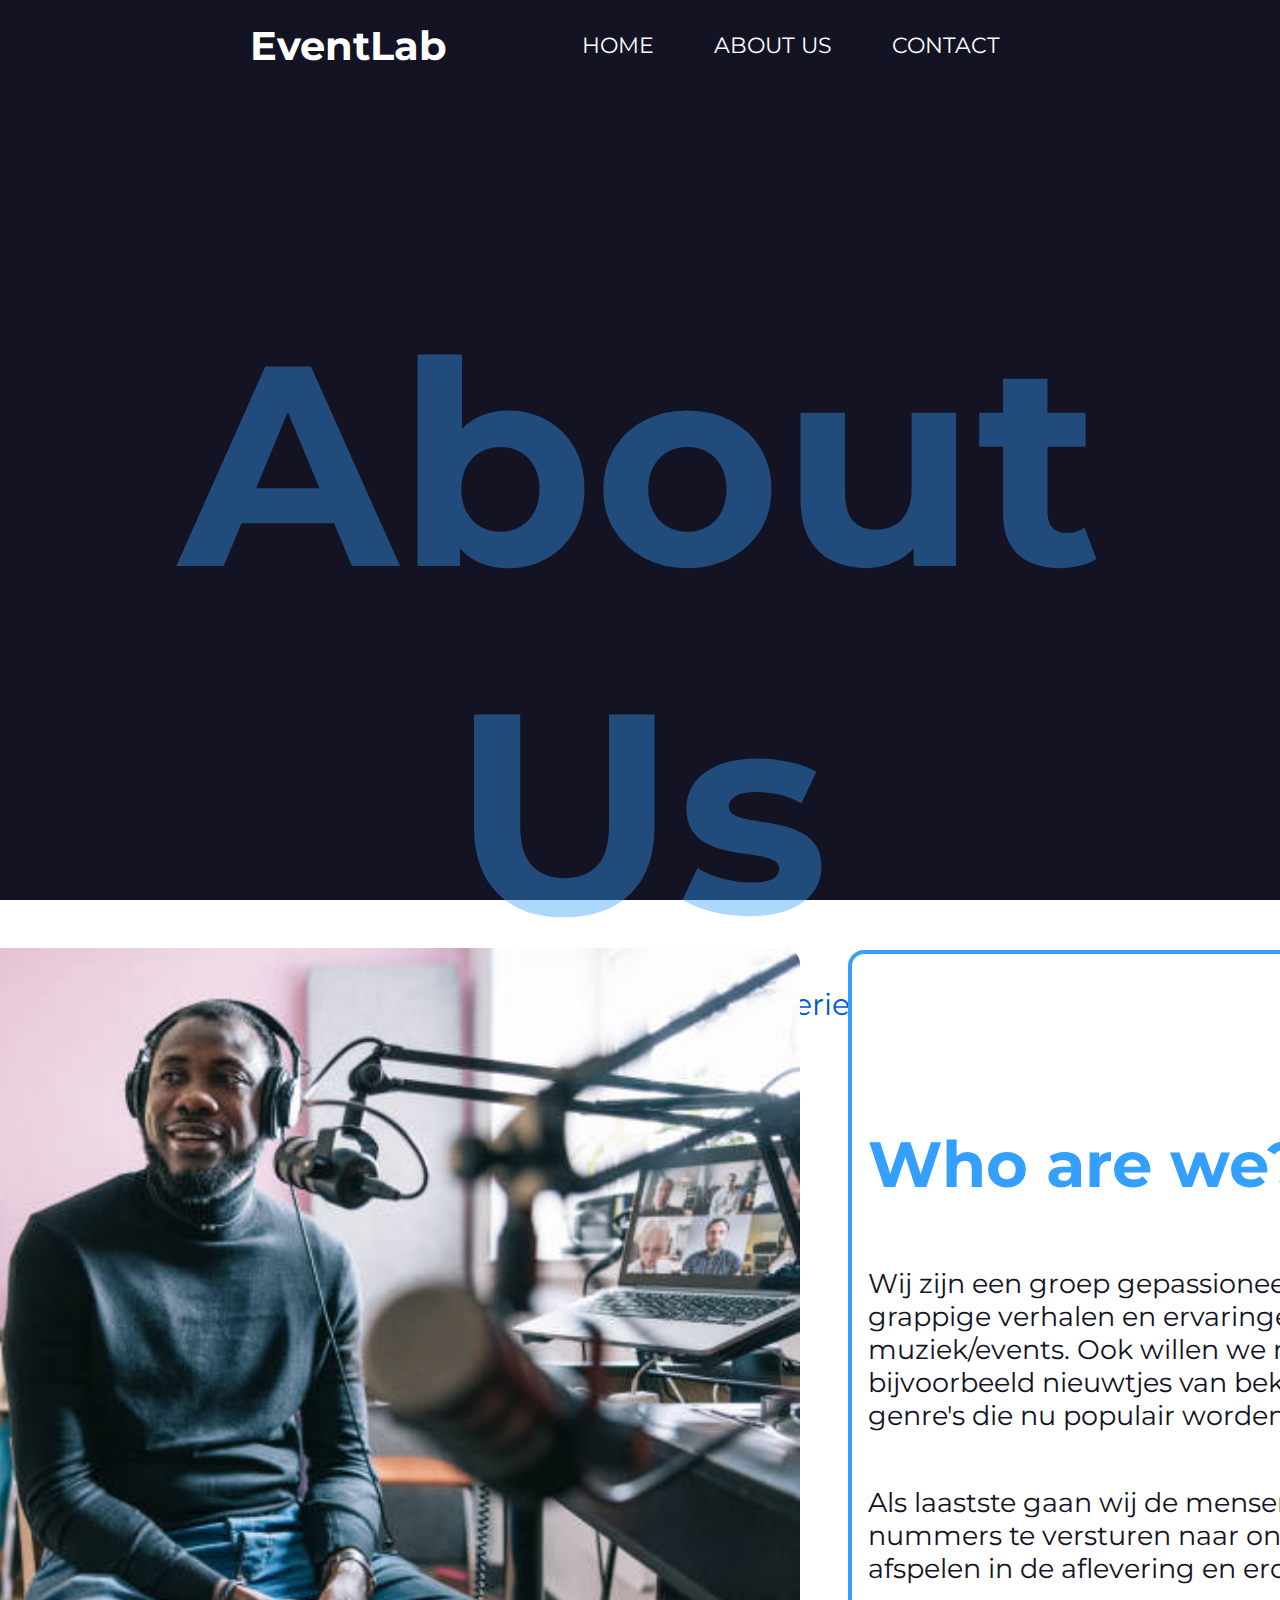
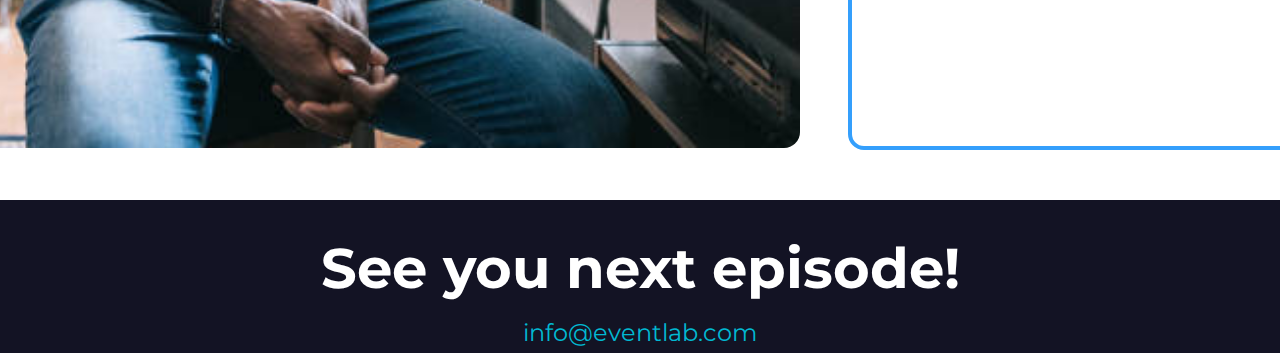
==== about_us.html @ ee399f38 "About Us page & Contact page" ====
<!DOCTYPE html>
<html lang="en">
<head>
    <meta charset="UTF-8">
    <meta name="viewport" content="width=device-width, initial-scale=1.0">
    <title>EventLab</title>
    <link rel="stylesheet" href="style.css" />
</head>
<body>

    <!-- Nav start (Hier komt de navigatie menu van EventLab)--> 
    <header>
        <nav>
            <a href="/" id="navbar_logo">EventLab</a> 
            <ul>
                <li><a href="contact.html">CONTACT</a></li>
                <li><a href="about_us.html">ABOUT US</a></li>
                <li><a href="index.html">HOME</a></li>
            </ul>
        </nav>
    </header>
    <!-- Nav end -->


    <!-- Main start ()-->
    <main>
        <h1>About Us</h1>
        <p>Sharing a unique music experience</p>
    </main>
    <!-- Main end -->


    <!-- About Us start -->
    <div class="about_us">
        <div class="about_us_photo">
            <img src="/images/podcast_stock_photo_2.jpg" alt="Man in Podcast">
            <!-- Foto gebruikt is van: https://www.istockphoto.com/nl/fotos/recording-podcast -->
        </div>
        <div class="about_us_container">
            <h2>Who are we?</h2>
            <p>Wij zijn een groep gepassioneerde studenten die onze grappige verhalen en ervaringen willen delen over muziek/events.
            Ook willen we mensen informeren over bijvoorbeeld nieuwtjes van bekende events en of muziek genre's die nu populair worden.
            </p>
            <p>Als laastste gaan wij de mensen elke week vragen om nummers te versturen naar ons zodat wij ze kunnen afspelen in de
            aflevering en erover kunnen discussiëren.
            </p>
        </div>
    </div>
    <!-- About Us end -->

    
    <!-- Footer start -->
    <footer>
        <h3>See you next episode!</h3>
        <p>info@eventlab.com</p>
    </footer>
    <!-- Footer end -->
</body>
</html>
---- style.css ----
@import url('https://fonts.googleapis.com/css2?family=Montserrat:ital,wght@0,100..900;1,100..900&display=swap');

/* Body start */
* {
    margin: 0;
    padding: 0;
    font-family: 'Montserrat', sans-serif;
    box-sizing: border-box;
}
/* Body end */

/* ------------------------------------------------------------- */

/* Navigatie start */
nav {
    background-color: rgb(19, 19, 36);
    height: 10vh;
    padding: 20px 250px;
    display: flex;
    justify-content: space-between;
    align-items: center;
}

nav ul {
    list-style: none;;
}

nav li {
    float: right;
}

nav li a {
    color: #fff;
    padding: 10px 30px;
    text-decoration: none;
    transition: all 0.3s ease;
    font-size: 1.4em;
}

nav li a:hover {
    color: rgb(23, 178, 255);
    transition: all 0.2s ease;
}

#navbar_logo {
    color: white;
    font-size: 40px;
    font-weight: bold;
    text-decoration: none;
}
/* Navigatie end */

/* ------------------------------------------------------------- */

/* Homepage start (begin van de Homepage content)*/
/* Main start */
main {
    height: 90vh;
    background-color: rgb(19, 19, 36);
    text-align: center;
}

main h1 {
    color: rgb(52, 159, 252);
    padding-top: 200px;
    font-size: 285px;
    opacity: 40%;
}

main p {
    color: rgb(0, 90, 208);
    font-size: 30px;
}
/* Main end */

/* Decription start */
.description {
    height: 160vh;
    background-color: white;
}
.description_container {
    display: flex;
    padding-top: 8em;
    column-gap: 6em;
    justify-content: center;    
}

.description p {
    font-size: 3em;
    color: rgb(26, 72, 133);
    padding-top: 1.5em;
    text-align: center;
}

.description_container p {
    font-size: 3em;
    color: rgb(26, 72, 133);
    padding-top: 3.3em;
    text-align: center;
}

.description_1 {
    height: 30em;
    width: 40em;
    background-color: white;
    border: 0.3em solid rgb(52, 159, 252);
    border-radius: 0.5em;
    transition: all 0.3s ease;
}

.description_2 {
    height: 30em;
    width: 40em;
    background-color: white;
    border: 0.3em solid rgb(52, 159, 252);
    border-radius: 0.5em;
    transition: all 0.3s ease;
}

.description_3 {
    height: 30em;
    width: 40em;
    background-color: white;
    border: 0.3em solid rgb(52, 159, 252);
    border-radius: 0.5em;
    transition: all 0.3s ease;
}

.description_1:hover {
    transform: scale(1.02);
    transition: all 0.3s ease;
}

.description_2:hover {
    transform: scale(1.02);
    transition: all 0.3s ease;
}

.description_3:hover {
    transform: scale(1.02);
    transition: all 0.3s ease;
}

/* Photo CSS */
.container_photo {
    display: flex;
}

.container_photo img {
    height: 58em;
    width: 80em;
    margin: 0 auto;
    padding-top: 10em;
}
/* Description end */
/* Homepage end (einde van de Homepage content)*/

/* ------------------------------------------------------------- */

/* About Us page start (start van de Over Ons content) */
/* Over ons start */
.about_us {
    height: 100vh;
    column-gap: 3em;
    display: flex;
    align-items: center;
    justify-content: center;
}

.about_us_photo img {
    height: 50em;
    width: auto;
    border-radius: 1em;
}

.about_us_photo img:hover {
    transform: scale(1.02);
    transition: all 0.3s ease;
}

.about_us_container {
    background-color: white;
    display: flex;
    flex-direction: column;
    justify-content: center;
    padding-left: 1em;
    height: 50em;
    width: 52em;
    border: 0.3em solid rgb(52, 159, 252);
    border-radius: 1em;
    
}

.about_us h2 {
    font-size: 4em;
    color: rgb(52, 159, 252);
    padding: 1em 0;
}

.about_us p {
    color: rgb(19, 19, 36);
    font-size: 1.7em;
    width: 30em;
    padding-bottom: 2em;
}
/* Over ons end */
/* About Us page end (einde van de Over Ons content) */

/* ------------------------------------------------------------- */

/* Contact page start (start van de contact info) */
/* Info start */
.info {
    height: 110vh;
    background-color: rgb(29, 29, 54);
    display: flex;
    justify-content: center;
    align-items: center;
}

.info_container {
    height: 80vh;
    width: 150vh;
    background-color: white;
    display: flex;
    flex-direction: column;
    text-align: center;
    justify-content: center;
    margin: 0;
    border-radius: 1em;
}

.info_container h2 {
    font-size: 5em;
    padding-bottom: 1.2em;
    color: rgb(52, 159, 252);
}

.info_container p {
    font-size: 2.5em;
    color: rgb(19, 19, 36);
}
/* Info end */
/* Contact page end (einde van de contact info) */

/* ------------------------------------------------------------- */

/* Footer start */
footer {
    height: 17vh;
    display: flex;
    flex-direction: column;
    background-color: rgb(19, 19, 36);
    align-items: center;
}

footer p {
    color: rgb(1, 185, 210);
    font-size: 1.5em;
}

footer h3 {
    color: white;
    font-size: 3.5em;
    padding: 0.6em 1em;
    padding-bottom: 0.3em;
}
/* Footer end */
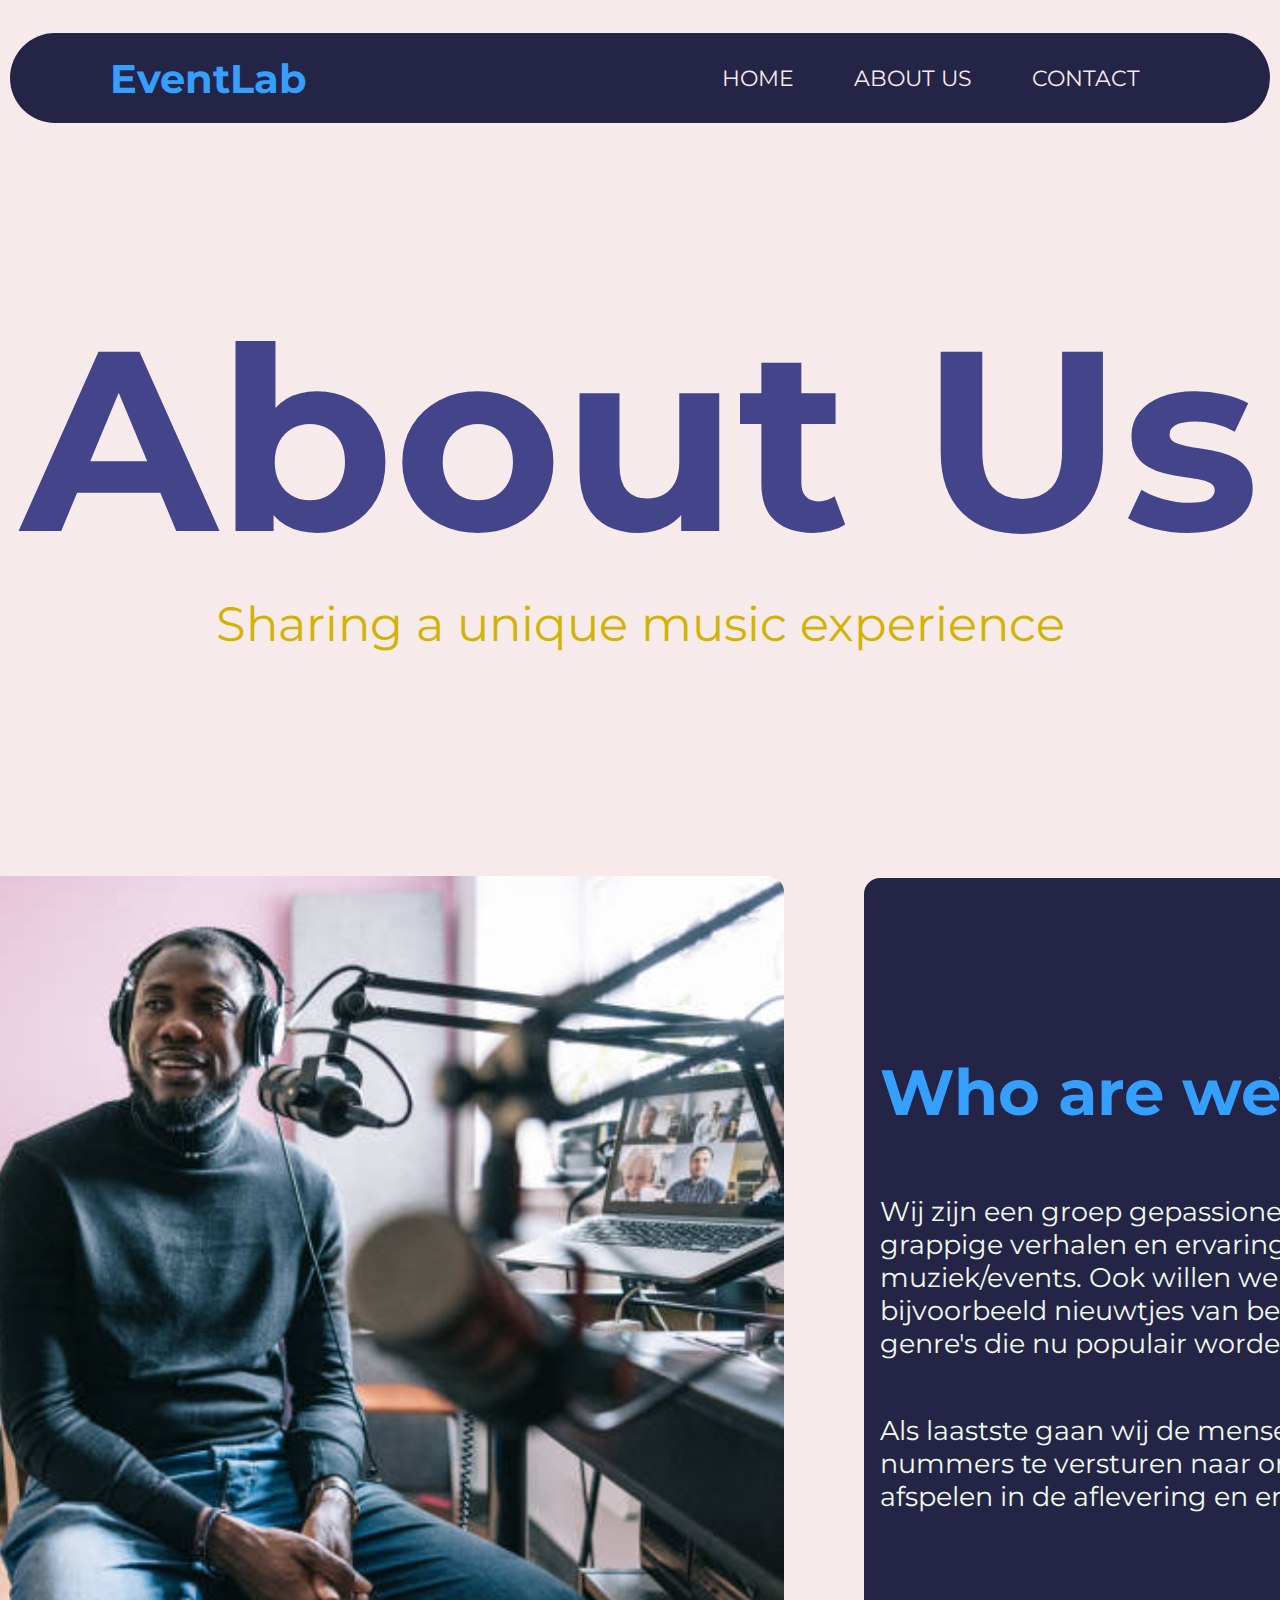
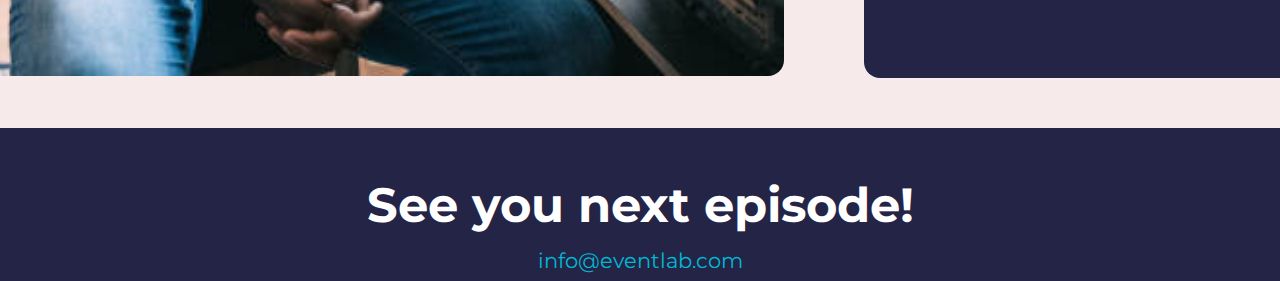
==== commit cd1f853b: "Add files via upload" ====
--- a/about_us.html
+++ b/about_us.html
@@ -8,27 +8,29 @@
 </head>
 <body>
 
+    <!-- De ronde navbar design is geïnspireerd door het radio station Ibiza Live Radio (https://www.ibizaliveradio.com) -->
     <!-- Nav start (Hier komt de navigatie menu van EventLab)--> 
     <header>
         <nav>
-            <a href="/" id="navbar_logo">EventLab</a> 
-            <ul>
-                <li><a href="contact.html">CONTACT</a></li>
-                <li><a href="about_us.html">ABOUT US</a></li>
-                <li><a href="index.html">HOME</a></li>
-            </ul>
+            <div class="nav_container">
+                <a href="/" id="navbar_logo">EventLab</a> 
+                <ul>
+                    <li><a href="contact.html">CONTACT</a></li>
+                    <li><a href="about_us.html">ABOUT US</a></li>
+                    <li><a href="index.html">HOME</a></li>
+                </ul>
+            </div>
         </nav>
     </header>
     <!-- Nav end -->
 
-
+    <!-- Ook de main is geïnspireerd door het radio station Ibiza Live Radio (https://www.ibizaliveradio.com) -->
     <!-- Main start ()-->
     <main>
         <h1>About Us</h1>
         <p>Sharing a unique music experience</p>
     </main>
     <!-- Main end -->
-
 
     <!-- About Us start -->
     <div class="about_us">
@@ -47,7 +49,6 @@
         </div>
     </div>
     <!-- About Us end -->
-
     
     <!-- Footer start -->
     <footer>
--- a/style.css
+++ b/style.css
@@ -14,10 +14,21 @@
 
 /* Navigatie start */
 nav {
-    background-color: rgb(19, 19, 36);
+    height: 12vh;
+    padding-top: 3em;
+    display: flex;
+    background-color: rgb(247, 234, 234);
+    align-items: center;
+    justify-content: center;
+}
+
+.nav_container {
     height: 10vh;
-    padding: 20px 250px;
-    display: flex;
+    width: 140vh;
+    display: flex;
+    padding: 20px 100px;
+    background-color: rgb(36, 36, 71);
+    border-radius: 5em;
     justify-content: space-between;
     align-items: center;
 }
@@ -31,7 +42,7 @@
 }
 
 nav li a {
-    color: #fff;
+    color: rgb(247, 234, 234);
     padding: 10px 30px;
     text-decoration: none;
     transition: all 0.3s ease;
@@ -39,15 +50,21 @@
 }
 
 nav li a:hover {
-    color: rgb(23, 178, 255);
+    color: rgb(211, 179, 0);
     transition: all 0.2s ease;
 }
 
 #navbar_logo {
-    color: white;
+    color: rgb(52, 159, 252);
     font-size: 40px;
     font-weight: bold;
     text-decoration: none;
+    transition: all 0.2s ease;
+}
+
+#navbar_logo:hover {
+    color: rgb(128, 196, 255);
+    transition: all 0.2s ease;
 }
 /* Navigatie end */
 
@@ -56,46 +73,49 @@
 /* Homepage start (begin van de Homepage content)*/
 /* Main start */
 main {
-    height: 90vh;
-    background-color: rgb(19, 19, 36);
-    text-align: center;
+    height: 80vh;
+    background-color: rgb(247, 234, 234);
+    display: flex;
+    flex-direction: column;
+    text-align: center;
+    justify-content: center;
+    align-items: center;
 }
 
 main h1 {
-    color: rgb(52, 159, 252);
-    padding-top: 200px;
-    font-size: 285px;
-    opacity: 40%;
+    color: rgb(68, 68, 138);
+    font-size: 16em;
 }
 
 main p {
-    color: rgb(0, 90, 208);
-    font-size: 30px;
+    color: rgb(211, 179, 0);
+    font-size: 3em;
 }
 /* Main end */
 
 /* Decription start */
 .description {
     height: 160vh;
-    background-color: white;
+    background-color: rgb(247, 234, 234);
 }
 .description_container {
     display: flex;
     padding-top: 8em;
     column-gap: 6em;
-    justify-content: center;    
+    justify-content: center;
+    padding-bottom: 10em;    
 }
 
 .description p {
-    font-size: 3em;
-    color: rgb(26, 72, 133);
+    font-size: 4em;
+    color: rgb(68, 68, 138);
     padding-top: 1.5em;
     text-align: center;
 }
 
 .description_container p {
     font-size: 3em;
-    color: rgb(26, 72, 133);
+    color: white;
     padding-top: 3.3em;
     text-align: center;
 }
@@ -103,27 +123,24 @@
 .description_1 {
     height: 30em;
     width: 40em;
-    background-color: white;
-    border: 0.3em solid rgb(52, 159, 252);
-    border-radius: 0.5em;
+    background-color: rgb(36, 36, 71);
+    border-radius: 2em;
     transition: all 0.3s ease;
 }
 
 .description_2 {
     height: 30em;
     width: 40em;
-    background-color: white;
-    border: 0.3em solid rgb(52, 159, 252);
-    border-radius: 0.5em;
+    background-color: rgb(36, 36, 71);
+    border-radius: 2em;
     transition: all 0.3s ease;
 }
 
 .description_3 {
     height: 30em;
     width: 40em;
-    background-color: white;
-    border: 0.3em solid rgb(52, 159, 252);
-    border-radius: 0.5em;
+    background-color: rgb(36, 36, 71);
+    border-radius: 2em;
     transition: all 0.3s ease;
 }
 
@@ -148,10 +165,10 @@
 }
 
 .container_photo img {
-    height: 58em;
+    height: 50em;
     width: 80em;
     margin: 0 auto;
-    padding-top: 10em;
+    border-radius: 3em;
 }
 /* Description end */
 /* Homepage end (einde van de Homepage content)*/
@@ -162,8 +179,9 @@
 /* Over ons start */
 .about_us {
     height: 100vh;
-    column-gap: 3em;
-    display: flex;
+    column-gap: 5em;
+    display: flex;
+    background-color: rgb(247, 234, 234);
     align-items: center;
     justify-content: center;
 }
@@ -172,24 +190,29 @@
     height: 50em;
     width: auto;
     border-radius: 1em;
+    transition: all 0.3s ease;
 }
 
 .about_us_photo img:hover {
-    transform: scale(1.02);
+    transform: scale(1.01);
     transition: all 0.3s ease;
 }
 
 .about_us_container {
-    background-color: white;
+    background-color: rgb(36, 36, 71);
     display: flex;
     flex-direction: column;
     justify-content: center;
     padding-left: 1em;
     height: 50em;
     width: 52em;
-    border: 0.3em solid rgb(52, 159, 252);
     border-radius: 1em;
-    
+    transition: all 0.3s ease;
+}
+
+.about_us_container:hover {
+    transform: scale(1.01);
+    transition: all 0.3s ease;
 }
 
 .about_us h2 {
@@ -199,7 +222,7 @@
 }
 
 .about_us p {
-    color: rgb(19, 19, 36);
+    color: rgb(239, 250, 234);
     font-size: 1.7em;
     width: 30em;
     padding-bottom: 2em;
@@ -213,7 +236,7 @@
 /* Info start */
 .info {
     height: 110vh;
-    background-color: rgb(29, 29, 54);
+    background-color: rgb(247, 234, 234);
     display: flex;
     justify-content: center;
     align-items: center;
@@ -222,13 +245,19 @@
 .info_container {
     height: 80vh;
     width: 150vh;
-    background-color: white;
+    background-color: rgb(36, 36, 71);
     display: flex;
     flex-direction: column;
     text-align: center;
     justify-content: center;
     margin: 0;
-    border-radius: 1em;
+    border-radius: 4em;
+    transition: all 0.3s ease;
+}
+
+.info_container:hover {
+    transform: scale(1.01);
+    transition: all 0.3s ease;
 }
 
 .info_container h2 {
@@ -239,7 +268,7 @@
 
 .info_container p {
     font-size: 2.5em;
-    color: rgb(19, 19, 36);
+    color: white;
 }
 /* Info end */
 /* Contact page end (einde van de contact info) */
@@ -251,19 +280,19 @@
     height: 17vh;
     display: flex;
     flex-direction: column;
-    background-color: rgb(19, 19, 36);
+    background-color: rgb(36, 36, 71);
     align-items: center;
 }
 
 footer p {
     color: rgb(1, 185, 210);
-    font-size: 1.5em;
+    font-size: 1.3em;
 }
 
 footer h3 {
     color: white;
-    font-size: 3.5em;
-    padding: 0.6em 1em;
+    font-size: 3em;
+    padding: 1em 1em;
     padding-bottom: 0.3em;
 }
 /* Footer end */
